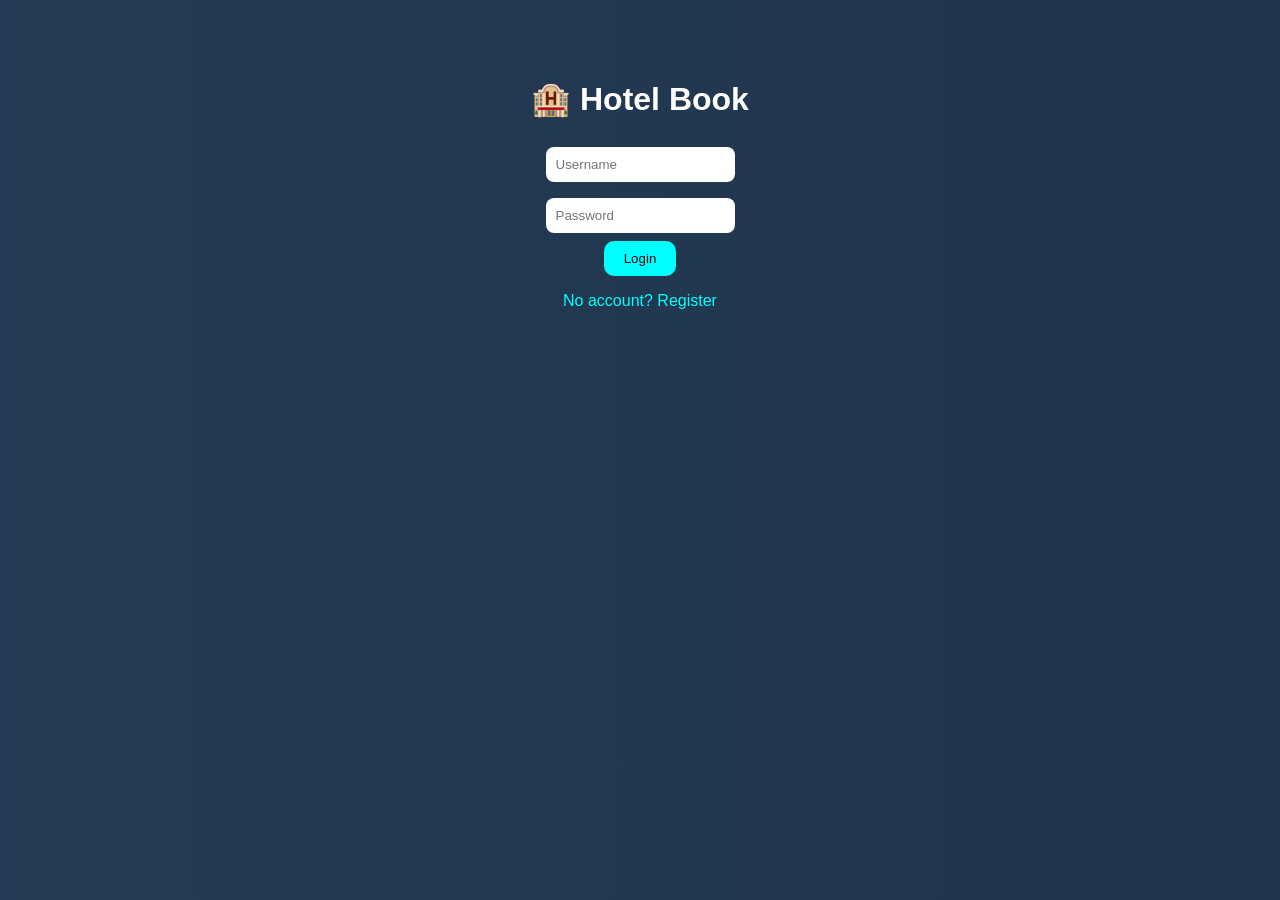
==== templates/index.html @ 9e19fe43 "first commit" ====
<!DOCTYPE html>
<html lang="en">
<head>
<meta charset="UTF-8">
<title>Hotel Book</title>

<style>
body {
  margin: 0;
  font-family: Arial;
  background: linear-gradient(270deg, #141e30, #243b55);
  background-size: 400% 400%;
  animation: bg 8s infinite;
  color: white;
}

@keyframes bg {
  0% {background-position: 0%}
  50% {background-position: 100%}
  100% {background-position: 0%}
}

.container {
  text-align: center;
  margin-top: 80px;
}

input {
  padding: 10px;
  margin: 8px;
  border-radius: 8px;
  border: none;
}

button {
  padding: 10px 20px;
  border-radius: 10px;
  border: none;
  background: cyan;
  cursor: pointer;
  transition: 0.3s;
}

button:hover {
  transform: scale(1.1);
  box-shadow: 0 0 15px cyan;
}

.switch {
  cursor: pointer;
  color: cyan;
}

.cards {
  display: flex;
  flex-wrap: wrap;
  justify-content: center;
}

.card {
  margin: 15px;
  padding: 20px;
  width: 220px;
  border-radius: 15px;
  background: rgba(255,255,255,0.1);
  backdrop-filter: blur(10px);
  transition: 0.3s;
}

.card:hover {
  transform: scale(1.1);
  box-shadow: 0 0 20px cyan;
}
</style>
</head>

<body>

<!-- LOGIN -->
<div id="login" class="container">
  <h1>🏨 Hotel Book</h1>
  <input id="l_username" placeholder="Username"><br>
  <input id="l_password" type="password" placeholder="Password"><br>
  <button onclick="login()">Login</button>
  <p class="switch" onclick="showRegister()">No account? Register</p>
</div>

<!-- REGISTER -->
<div id="register" class="container" style="display:none;">
  <h1>Register</h1>
  <input id="r_name" placeholder="Full name"><br>
  <input id="r_username" placeholder="Username"><br>
  <input id="r_age" placeholder="Age"><br>
  <input id="r_phone" placeholder="Phone number"><br>
  <input id="r_password" type="password" placeholder="Password"><br>
  <button onclick="register()">Register</button>
  <p class="switch" onclick="showLogin()">Already have account? Login</p>
</div>

<!-- HOME -->
<div id="home" style="display:none;">
  <h2 style="text-align:center;">Available Rooms</h2>
  <div class="cards" id="rooms"></div>
</div>

<script>
const API = "http://127.0.0.1:8000/api/api";

function showRegister(){
  login.style.display = "none";
  register.style.display = "block";
}

function showLogin(){
  register.style.display = "none";
  login.style.display = "block";
}

// LOGIN
async function login() {
  const username = l_username.value;
  const password = l_password.value;

  const res = await fetch(API + "token/", {
    method: "POST",
    headers: {"Content-Type": "application/json"},
    body: JSON.stringify({username, password})
  });

  const data = await res.json();

  if (data.access) {
    localStorage.setItem("token", data.access);
    login.style.display = "none";
    home.style.display = "block";
    loadRooms();
  } else {
    alert("❌ Login error");
  }
}

// REGISTER
async function register() {
  const res = await fetch(API + "register/", {
    method: "POST",
    headers: {"Content-Type": "application/json"},
    body: JSON.stringify({
      full_name: r_name.value,
      username: r_username.value,
      age: r_age.value,
      phone_number: r_phone.value,
      password: r_password.value
    })
  });

  if (res.status === 201) {
    alert("✅ Registered! Now login");
    showLogin();
  } else {
    alert("❌ Register error");
  }
}

// LOAD ROOMS
async function loadRooms() {
  const res = await fetch(API + "rooms/");
  const rooms = await res.json();

  rooms.forEach(room => {
    const div = document.createElement("div");
    div.className = "card";

    div.innerHTML = `
      <h3>Room ${room.room_number}</h3>
      <p>${room.room_type}</p>
      <p>$${room.price}</p>
      <button onclick="book(${room.id})">Book</button>
    `;

    roomsContainer.appendChild(div);
  });
}

// BOOK
async function book(id) {
  const token = localStorage.getItem("token");

  await fetch(API + "booking/", {
    method: "POST",
    headers: {
      "Content-Type": "application/json",
      "Authorization": "Bearer " + token
    },
    body: JSON.stringify({room: id})
  });

  alert("✅ Booked!");
}
</script>

</body>
</html>
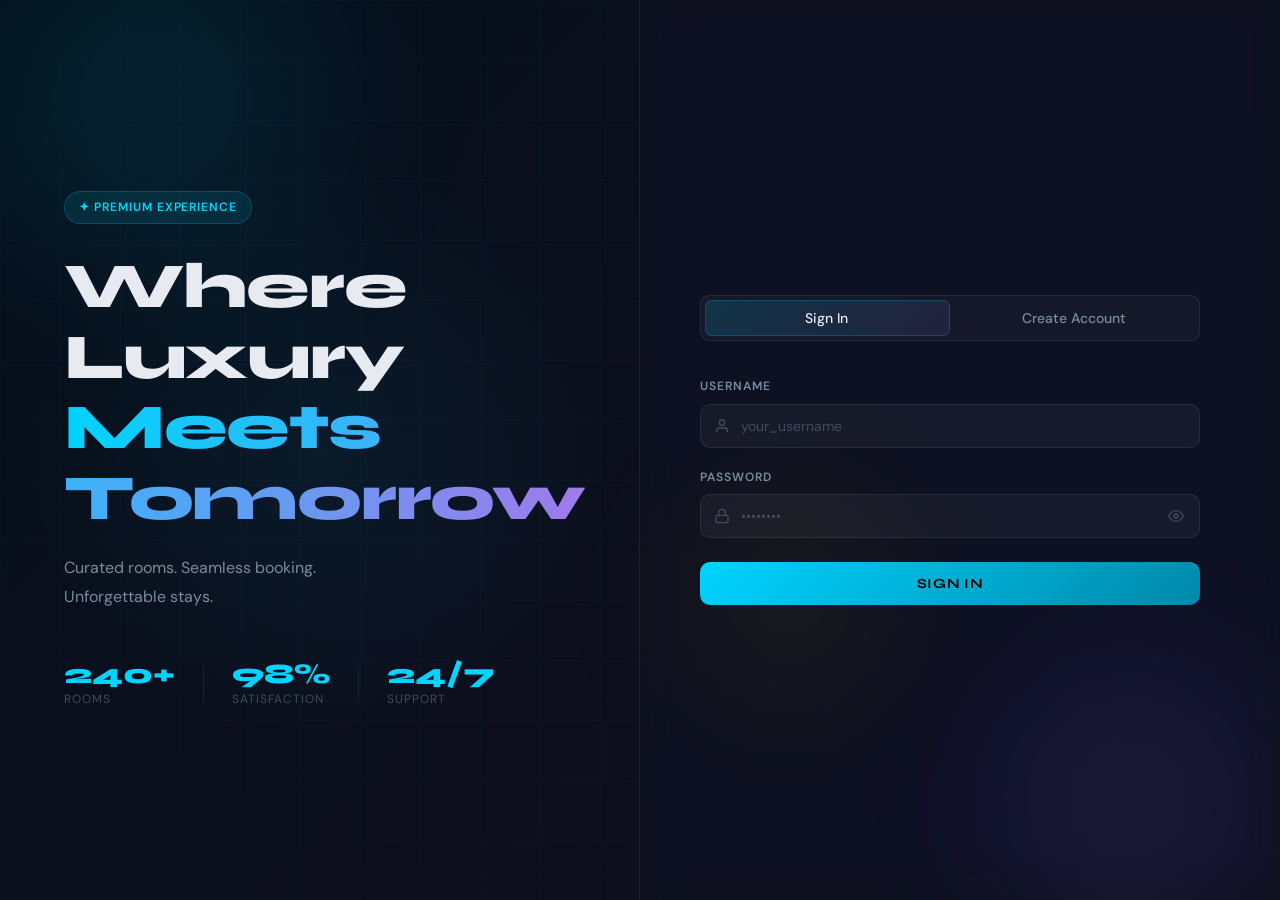
==== commit d805d736: "step by step" ====
--- a/templates/index.html
+++ b/templates/index.html
@@ -1,202 +1,226 @@
 <!DOCTYPE html>
 <html lang="en">
 <head>
-<meta charset="UTF-8">
-<title>Hotel Book</title>
-
-<style>
-body {
-  margin: 0;
-  font-family: Arial;
-  background: linear-gradient(270deg, #141e30, #243b55);
-  background-size: 400% 400%;
-  animation: bg 8s infinite;
-  color: white;
-}
-
-@keyframes bg {
-  0% {background-position: 0%}
-  50% {background-position: 100%}
-  100% {background-position: 0%}
-}
-
-.container {
-  text-align: center;
-  margin-top: 80px;
-}
-
-input {
-  padding: 10px;
-  margin: 8px;
-  border-radius: 8px;
-  border: none;
-}
-
-button {
-  padding: 10px 20px;
-  border-radius: 10px;
-  border: none;
-  background: cyan;
-  cursor: pointer;
-  transition: 0.3s;
-}
-
-button:hover {
-  transform: scale(1.1);
-  box-shadow: 0 0 15px cyan;
-}
-
-.switch {
-  cursor: pointer;
-  color: cyan;
-}
-
-.cards {
-  display: flex;
-  flex-wrap: wrap;
-  justify-content: center;
-}
-
-.card {
-  margin: 15px;
-  padding: 20px;
-  width: 220px;
-  border-radius: 15px;
-  background: rgba(255,255,255,0.1);
-  backdrop-filter: blur(10px);
-  transition: 0.3s;
-}
-
-.card:hover {
-  transform: scale(1.1);
-  box-shadow: 0 0 20px cyan;
-}
-</style>
+  <meta charset="UTF-8" />
+  <meta name="viewport" content="width=device-width, initial-scale=1.0" />
+  <title>LUMINARY — Premium Hotel Booking</title>
+  <link rel="stylesheet" href="/static/css/style.css" />
+  <link rel="preconnect" href="https://fonts.googleapis.com" />
+  <link rel="preconnect" href="https://fonts.gstatic.com" crossorigin />
+  <link href="https://fonts.googleapis.com/css2?family=Syne:wght@400;600;700;800&family=DM+Sans:ital,wght@0,300;0,400;0,500;1,300&display=swap" rel="stylesheet" />
 </head>
-
 <body>
 
-<!-- LOGIN -->
-<div id="login" class="container">
-  <h1>🏨 Hotel Book</h1>
-  <input id="l_username" placeholder="Username"><br>
-  <input id="l_password" type="password" placeholder="Password"><br>
-  <button onclick="login()">Login</button>
-  <p class="switch" onclick="showRegister()">No account? Register</p>
-</div>
-
-<!-- REGISTER -->
-<div id="register" class="container" style="display:none;">
-  <h1>Register</h1>
-  <input id="r_name" placeholder="Full name"><br>
-  <input id="r_username" placeholder="Username"><br>
-  <input id="r_age" placeholder="Age"><br>
-  <input id="r_phone" placeholder="Phone number"><br>
-  <input id="r_password" type="password" placeholder="Password"><br>
-  <button onclick="register()">Register</button>
-  <p class="switch" onclick="showLogin()">Already have account? Login</p>
-</div>
-
-<!-- HOME -->
-<div id="home" style="display:none;">
-  <h2 style="text-align:center;">Available Rooms</h2>
-  <div class="cards" id="rooms"></div>
-</div>
-
-<script>
-const API = "http://127.0.0.1:8000/api/api";
-
-function showRegister(){
-  login.style.display = "none";
-  register.style.display = "block";
-}
-
-function showLogin(){
-  register.style.display = "none";
-  login.style.display = "block";
-}
-
-// LOGIN
-async function login() {
-  const username = l_username.value;
-  const password = l_password.value;
-
-  const res = await fetch(API + "token/", {
-    method: "POST",
-    headers: {"Content-Type": "application/json"},
-    body: JSON.stringify({username, password})
-  });
-
-  const data = await res.json();
-
-  if (data.access) {
-    localStorage.setItem("token", data.access);
-    login.style.display = "none";
-    home.style.display = "block";
-    loadRooms();
-  } else {
-    alert("❌ Login error");
-  }
-}
-
-// REGISTER
-async function register() {
-  const res = await fetch(API + "register/", {
-    method: "POST",
-    headers: {"Content-Type": "application/json"},
-    body: JSON.stringify({
-      full_name: r_name.value,
-      username: r_username.value,
-      age: r_age.value,
-      phone_number: r_phone.value,
-      password: r_password.value
-    })
-  });
-
-  if (res.status === 201) {
-    alert("✅ Registered! Now login");
-    showLogin();
-  } else {
-    alert("❌ Register error");
-  }
-}
-
-// LOAD ROOMS
-async function loadRooms() {
-  const res = await fetch(API + "rooms/");
-  const rooms = await res.json();
-
-  rooms.forEach(room => {
-    const div = document.createElement("div");
-    div.className = "card";
-
-    div.innerHTML = `
-      <h3>Room ${room.room_number}</h3>
-      <p>${room.room_type}</p>
-      <p>$${room.price}</p>
-      <button onclick="book(${room.id})">Book</button>
-    `;
-
-    roomsContainer.appendChild(div);
-  });
-}
-
-// BOOK
-async function book(id) {
-  const token = localStorage.getItem("token");
-
-  await fetch(API + "booking/", {
-    method: "POST",
-    headers: {
-      "Content-Type": "application/json",
-      "Authorization": "Bearer " + token
-    },
-    body: JSON.stringify({room: id})
-  });
-
-  alert("✅ Booked!");
-}
-</script>
-
+  <!-- ═══════════════════ BACKGROUND ═══════════════════ -->
+  <div class="bg-grid"></div>
+  <div class="bg-orb orb-1"></div>
+  <div class="bg-orb orb-2"></div>
+  <div class="bg-orb orb-3"></div>
+
+  <!-- ═══════════════════ TOAST CONTAINER ═══════════════════ -->
+  <div id="toast-container"></div>
+
+  <!-- ═══════════════════ NAVBAR ═══════════════════ -->
+  <nav id="navbar" class="hidden">
+    <div class="nav-inner">
+      <div class="nav-logo">
+        <span class="logo-icon">✦</span>
+        <span>LUMINARY</span>
+      </div>
+      <div class="nav-right">
+        <div class="nav-user">
+          <div class="user-avatar" id="nav-avatar">L</div>
+          <span id="nav-username">Guest</span>
+        </div>
+        <button class="btn-logout" id="logout-btn">
+          <svg width="16" height="16" viewBox="0 0 24 24" fill="none" stroke="currentColor" stroke-width="2"><path d="M9 21H5a2 2 0 0 1-2-2V5a2 2 0 0 1 2-2h4"/><polyline points="16 17 21 12 16 7"/><line x1="21" y1="12" x2="9" y2="12"/></svg>
+          Logout
+        </button>
+      </div>
+    </div>
+  </nav>
+
+  <!-- ═══════════════════ AUTH PAGE ═══════════════════ -->
+  <div id="auth-page" class="page active">
+    <div class="auth-container">
+
+      <!-- Hero text -->
+      <div class="auth-hero">
+        <div class="hero-badge">✦ Premium Experience</div>
+        <h1 class="hero-title">Where Luxury<br /><em>Meets Tomorrow</em></h1>
+        <p class="hero-sub">Curated rooms. Seamless booking.<br />Unforgettable stays.</p>
+        <div class="hero-stats">
+          <div class="stat"><span class="stat-num">240+</span><span class="stat-label">Rooms</span></div>
+          <div class="stat-divider"></div>
+          <div class="stat"><span class="stat-num">98%</span><span class="stat-label">Satisfaction</span></div>
+          <div class="stat-divider"></div>
+          <div class="stat"><span class="stat-num">24/7</span><span class="stat-label">Support</span></div>
+        </div>
+      </div>
+
+      <!-- Auth Card -->
+      <div class="auth-card glass">
+        <div class="auth-tabs">
+          <button class="tab-btn active" data-tab="login">Sign In</button>
+          <button class="tab-btn" data-tab="register">Create Account</button>
+          <div class="tab-slider"></div>
+        </div>
+
+        <!-- LOGIN FORM -->
+        <form id="login-form" class="auth-form active" autocomplete="off">
+          <div class="form-group">
+            <label>Username</label>
+            <div class="input-wrap">
+              <svg class="input-icon" width="16" height="16" viewBox="0 0 24 24" fill="none" stroke="currentColor" stroke-width="2"><path d="M20 21v-2a4 4 0 0 0-4-4H8a4 4 0 0 0-4 4v2"/><circle cx="12" cy="7" r="4"/></svg>
+              <input type="text" id="login-username" placeholder="your_username" required />
+            </div>
+          </div>
+          <div class="form-group">
+            <label>Password</label>
+            <div class="input-wrap">
+              <svg class="input-icon" width="16" height="16" viewBox="0 0 24 24" fill="none" stroke="currentColor" stroke-width="2"><rect x="3" y="11" width="18" height="11" rx="2" ry="2"/><path d="M7 11V7a5 5 0 0 1 10 0v4"/></svg>
+              <input type="password" id="login-password" placeholder="••••••••" required />
+              <button type="button" class="toggle-pw" data-target="login-password">
+                <svg class="eye-icon show-icon" width="16" height="16" viewBox="0 0 24 24" fill="none" stroke="currentColor" stroke-width="2"><path d="M1 12s4-8 11-8 11 8 11 8-4 8-11 8-11-8-11-8z"/><circle cx="12" cy="12" r="3"/></svg>
+                <svg class="eye-icon hide-icon hidden" width="16" height="16" viewBox="0 0 24 24" fill="none" stroke="currentColor" stroke-width="2"><path d="M17.94 17.94A10.07 10.07 0 0 1 12 20c-7 0-11-8-11-8a18.45 18.45 0 0 1 5.06-5.94M9.9 4.24A9.12 9.12 0 0 1 12 4c7 0 11 8 11 8a18.5 18.5 0 0 1-2.16 3.19m-6.72-1.07a3 3 0 1 1-4.24-4.24"/><line x1="1" y1="1" x2="23" y2="23"/></svg>
+              </button>
+            </div>
+          </div>
+          <button type="submit" class="btn-primary" id="login-btn">
+            <span class="btn-text">Sign In</span>
+            <span class="btn-loader hidden"></span>
+          </button>
+        </form>
+
+        <!-- REGISTER FORM -->
+        <form id="register-form" class="auth-form" autocomplete="off">
+          <div class="form-group">
+            <label>Username</label>
+            <div class="input-wrap">
+              <svg class="input-icon" width="16" height="16" viewBox="0 0 24 24" fill="none" stroke="currentColor" stroke-width="2"><path d="M20 21v-2a4 4 0 0 0-4-4H8a4 4 0 0 0-4 4v2"/><circle cx="12" cy="7" r="4"/></svg>
+              <input type="text" id="reg-username" placeholder="choose_username" required />
+            </div>
+          </div>
+          <div class="form-group">
+            <label>Email</label>
+            <div class="input-wrap">
+              <svg class="input-icon" width="16" height="16" viewBox="0 0 24 24" fill="none" stroke="currentColor" stroke-width="2"><path d="M4 4h16c1.1 0 2 .9 2 2v12c0 1.1-.9 2-2 2H4c-1.1 0-2-.9-2-2V6c0-1.1.9-2 2-2z"/><polyline points="22,6 12,13 2,6"/></svg>
+              <input type="email" id="reg-email" placeholder="you@example.com" required />
+            </div>
+          </div>
+          <div class="form-group">
+            <label>Password</label>
+            <div class="input-wrap">
+              <svg class="input-icon" width="16" height="16" viewBox="0 0 24 24" fill="none" stroke="currentColor" stroke-width="2"><rect x="3" y="11" width="18" height="11" rx="2" ry="2"/><path d="M7 11V7a5 5 0 0 1 10 0v4"/></svg>
+              <input type="password" id="reg-password" placeholder="••••••••" required />
+              <button type="button" class="toggle-pw" data-target="reg-password">
+                <svg class="eye-icon show-icon" width="16" height="16" viewBox="0 0 24 24" fill="none" stroke="currentColor" stroke-width="2"><path d="M1 12s4-8 11-8 11 8 11 8-4 8-11 8-11-8-11-8z"/><circle cx="12" cy="12" r="3"/></svg>
+                <svg class="eye-icon hide-icon hidden" width="16" height="16" viewBox="0 0 24 24" fill="none" stroke="currentColor" stroke-width="2"><path d="M17.94 17.94A10.07 10.07 0 0 1 12 20c-7 0-11-8-11-8a18.45 18.45 0 0 1 5.06-5.94M9.9 4.24A9.12 9.12 0 0 1 12 4c7 0 11 8 11 8a18.5 18.5 0 0 1-2.16 3.19m-6.72-1.07a3 3 0 1 1-4.24-4.24"/><line x1="1" y1="1" x2="23" y2="23"/></svg>
+              </button>
+            </div>
+          </div>
+          <button type="submit" class="btn-primary" id="register-btn">
+            <span class="btn-text">Create Account</span>
+            <span class="btn-loader hidden"></span>
+          </button>
+        </form>
+
+      </div>
+    </div>
+  </div>
+
+  <!-- ═══════════════════ DASHBOARD PAGE ═══════════════════ -->
+  <div id="dashboard-page" class="page">
+
+    <!-- Hero section -->
+    <div class="dashboard-hero">
+      <div class="dashboard-hero-inner">
+        <div class="welcome-tag">✦ Welcome back</div>
+        <h2 class="dashboard-title">Find Your Perfect <em>Room</em></h2>
+        <p class="dashboard-sub">Browse our curated collection of premium rooms</p>
+
+        <!-- Search & Filter -->
+        <div class="controls-bar glass">
+          <div class="search-wrap">
+            <svg width="16" height="16" viewBox="0 0 24 24" fill="none" stroke="currentColor" stroke-width="2"><circle cx="11" cy="11" r="8"/><line x1="21" y1="21" x2="16.65" y2="16.65"/></svg>
+            <input type="text" id="search-input" placeholder="Search rooms..." />
+          </div>
+          <div class="filter-btns">
+            <button class="filter-btn active" data-filter="all">All</button>
+            <button class="filter-btn" data-filter="price-asc">
+              <svg width="12" height="12" viewBox="0 0 24 24" fill="none" stroke="currentColor" stroke-width="2.5"><line x1="12" y1="19" x2="12" y2="5"/><polyline points="5 12 12 5 19 12"/></svg>
+              Price Low
+            </button>
+            <button class="filter-btn" data-filter="price-desc">
+              <svg width="12" height="12" viewBox="0 0 24 24" fill="none" stroke="currentColor" stroke-width="2.5"><line x1="12" y1="5" x2="12" y2="19"/><polyline points="19 12 12 19 5 12"/></svg>
+              Price High
+            </button>
+          </div>
+        </div>
+      </div>
+    </div>
+
+    <!-- Room count info -->
+    <div class="rooms-meta">
+      <span id="rooms-count-label">Loading rooms…</span>
+    </div>
+
+    <!-- Rooms grid -->
+    <div id="rooms-grid" class="rooms-grid">
+      <!-- Skeleton loaders -->
+      <div class="room-skeleton glass"></div>
+      <div class="room-skeleton glass"></div>
+      <div class="room-skeleton glass"></div>
+      <div class="room-skeleton glass"></div>
+      <div class="room-skeleton glass"></div>
+      <div class="room-skeleton glass"></div>
+    </div>
+
+  </div>
+
+  <!-- ═══════════════════ BOOKING MODAL ═══════════════════ -->
+  <div id="booking-modal" class="modal-overlay hidden">
+    <div class="modal glass">
+      <button class="modal-close" id="modal-close">
+        <svg width="20" height="20" viewBox="0 0 24 24" fill="none" stroke="currentColor" stroke-width="2"><line x1="18" y1="6" x2="6" y2="18"/><line x1="6" y1="6" x2="18" y2="18"/></svg>
+      </button>
+      <div class="modal-badge">Book Now</div>
+      <h3 class="modal-title" id="modal-room-title">Room 101</h3>
+      <p class="modal-type" id="modal-room-type">Standard</p>
+      <div class="modal-price-row">
+        <span class="modal-price" id="modal-room-price">$120</span>
+        <span class="modal-price-label">/ night</span>
+      </div>
+
+      <div class="modal-form">
+        <div class="form-row">
+          <div class="form-group">
+            <label>Check-In</label>
+            <div class="input-wrap">
+              <svg class="input-icon" width="14" height="14" viewBox="0 0 24 24" fill="none" stroke="currentColor" stroke-width="2"><rect x="3" y="4" width="18" height="18" rx="2" ry="2"/><line x1="16" y1="2" x2="16" y2="6"/><line x1="8" y1="2" x2="8" y2="6"/><line x1="3" y1="10" x2="21" y2="10"/></svg>
+              <input type="date" id="booking-checkin" />
+            </div>
+          </div>
+          <div class="form-group">
+            <label>Check-Out</label>
+            <div class="input-wrap">
+              <svg class="input-icon" width="14" height="14" viewBox="0 0 24 24" fill="none" stroke="currentColor" stroke-width="2"><rect x="3" y="4" width="18" height="18" rx="2" ry="2"/><line x1="16" y1="2" x2="16" y2="6"/><line x1="8" y1="2" x2="8" y2="6"/><line x1="3" y1="10" x2="21" y2="10"/></svg>
+              <input type="date" id="booking-checkout" />
+            </div>
+          </div>
+        </div>
+        <button class="btn-book" id="confirm-booking-btn" data-room-id="">
+          <span class="btn-book-text">Confirm Booking</span>
+          <span class="btn-book-loader hidden"></span>
+          <span class="btn-book-check hidden">
+            <svg width="18" height="18" viewBox="0 0 24 24" fill="none" stroke="currentColor" stroke-width="3"><polyline points="20 6 9 17 4 12"/></svg>
+            Booked!
+          </span>
+        </button>
+      </div>
+    </div>
+  </div>
+
+  <script src="/static/js/app.js"></script>
 </body>
 </html>
--- a/static/css/style.css
+++ b/static/css/style.css
@@ -0,0 +1,800 @@
+/* ═══════════════════════════════════════════════════
+   LUMINARY — HOTEL BOOKING UI
+   Futuristic dark theme with glassmorphism & neon
+═══════════════════════════════════════════════════ */
+
+/* ── RESET & BASE ── */
+*, *::before, *::after { margin: 0; padding: 0; box-sizing: border-box; }
+
+:root {
+  --bg:        #060812;
+  --bg2:       #0b0f1e;
+  --glass:     rgba(255,255,255,0.04);
+  --glass-b:   rgba(255,255,255,0.08);
+  --border:    rgba(255,255,255,0.08);
+  --border-h:  rgba(100,200,255,0.25);
+
+  --cyan:      #00d4ff;
+  --cyan-dim:  #00a8cc;
+  --gold:      #f0b429;
+  --gold-dim:  #c9941e;
+  --violet:    #9f7aea;
+  --green:     #00e896;
+
+  --text:      #e8eaf2;
+  --text-muted:#7a8ba0;
+  --text-dim:  #3d4d60;
+
+  --radius-sm: 10px;
+  --radius:    16px;
+  --radius-lg: 24px;
+
+  --shadow-neon:  0 0 30px rgba(0,212,255,0.15), 0 0 60px rgba(0,212,255,0.05);
+  --shadow-gold:  0 0 30px rgba(240,180,41,0.2), 0 0 60px rgba(240,180,41,0.05);
+  --shadow-card:  0 8px 40px rgba(0,0,0,0.4), 0 2px 8px rgba(0,0,0,0.3);
+
+  --font-display: 'Syne', sans-serif;
+  --font-body:    'DM Sans', sans-serif;
+
+  --transition: 0.3s cubic-bezier(0.4,0,0.2,1);
+  --spring:     0.5s cubic-bezier(0.34,1.56,0.64,1);
+}
+
+html { scroll-behavior: smooth; }
+
+body {
+  background: var(--bg);
+  color: var(--text);
+  font-family: var(--font-body);
+  font-size: 15px;
+  line-height: 1.6;
+  min-height: 100vh;
+  overflow-x: hidden;
+}
+
+/* ── SCROLLBAR ── */
+::-webkit-scrollbar { width: 6px; }
+::-webkit-scrollbar-track { background: var(--bg2); }
+::-webkit-scrollbar-thumb { background: rgba(0,212,255,0.3); border-radius: 3px; }
+
+/* ── ANIMATED BACKGROUND ── */
+.bg-grid {
+  position: fixed; inset: 0; z-index: 0;
+  background-image:
+    linear-gradient(rgba(0,212,255,0.03) 1px, transparent 1px),
+    linear-gradient(90deg, rgba(0,212,255,0.03) 1px, transparent 1px);
+  background-size: 60px 60px;
+  mask-image: radial-gradient(ellipse 80% 80% at 50% 50%, black 40%, transparent 100%);
+  animation: gridDrift 20s linear infinite;
+}
+@keyframes gridDrift {
+  0%   { background-position: 0 0; }
+  100% { background-position: 60px 60px; }
+}
+
+.bg-orb {
+  position: fixed; z-index: 0; border-radius: 50%;
+  filter: blur(80px); opacity: 0.35; pointer-events: none;
+  animation: orbFloat 12s ease-in-out infinite;
+}
+.orb-1 {
+  width: 500px; height: 500px;
+  background: radial-gradient(circle, rgba(0,212,255,0.4), transparent 70%);
+  top: -150px; left: -100px;
+  animation-delay: 0s;
+}
+.orb-2 {
+  width: 400px; height: 400px;
+  background: radial-gradient(circle, rgba(159,122,234,0.4), transparent 70%);
+  bottom: -100px; right: -50px;
+  animation-delay: -4s;
+}
+.orb-3 {
+  width: 300px; height: 300px;
+  background: radial-gradient(circle, rgba(240,180,41,0.3), transparent 70%);
+  top: 50%; left: 50%;
+  animation-delay: -8s;
+}
+@keyframes orbFloat {
+  0%, 100% { transform: translate(0,0) scale(1); }
+  33%       { transform: translate(30px, -40px) scale(1.05); }
+  66%       { transform: translate(-20px, 20px) scale(0.95); }
+}
+
+/* ── GLASSMORPHISM ── */
+.glass {
+  background: var(--glass);
+  backdrop-filter: blur(20px) saturate(180%);
+  -webkit-backdrop-filter: blur(20px) saturate(180%);
+  border: 1px solid var(--border);
+}
+
+/* ── PAGES ── */
+.page {
+  position: relative; z-index: 1;
+  display: none;
+  opacity: 0;
+  transform: translateY(20px);
+  transition: opacity 0.5s ease, transform 0.5s ease;
+}
+.page.active {
+  display: block;
+  opacity: 1;
+  transform: translateY(0);
+}
+.page.slide-in {
+  animation: slideIn 0.5s ease forwards;
+}
+@keyframes slideIn {
+  from { opacity: 0; transform: translateY(30px); }
+  to   { opacity: 1; transform: translateY(0); }
+}
+
+/* ── NAVBAR ── */
+#navbar {
+  position: fixed; top: 0; left: 0; right: 0; z-index: 100;
+  backdrop-filter: blur(24px) saturate(200%);
+  -webkit-backdrop-filter: blur(24px);
+  background: rgba(6,8,18,0.75);
+  border-bottom: 1px solid var(--border);
+  transition: var(--transition);
+}
+#navbar.hidden { display: none; }
+.nav-inner {
+  max-width: 1280px; margin: 0 auto;
+  padding: 0 32px;
+  height: 64px;
+  display: flex; align-items: center; justify-content: space-between;
+}
+.nav-logo {
+  display: flex; align-items: center; gap: 8px;
+  font-family: var(--font-display);
+  font-size: 18px; font-weight: 800;
+  letter-spacing: 0.12em;
+  color: var(--text);
+}
+.logo-icon {
+  color: var(--cyan);
+  animation: logoPulse 3s ease-in-out infinite;
+  font-size: 20px;
+}
+@keyframes logoPulse {
+  0%,100% { text-shadow: 0 0 10px var(--cyan); }
+  50%      { text-shadow: 0 0 25px var(--cyan), 0 0 50px rgba(0,212,255,0.4); }
+}
+.nav-right { display: flex; align-items: center; gap: 20px; }
+.nav-user { display: flex; align-items: center; gap: 10px; }
+.user-avatar {
+  width: 34px; height: 34px; border-radius: 50%;
+  background: linear-gradient(135deg, var(--cyan), var(--violet));
+  display: flex; align-items: center; justify-content: center;
+  font-family: var(--font-display); font-size: 14px; font-weight: 700;
+  color: #000; text-transform: uppercase;
+}
+#nav-username {
+  font-size: 14px; font-weight: 500; color: var(--text-muted);
+}
+.btn-logout {
+  display: flex; align-items: center; gap: 6px;
+  background: transparent;
+  border: 1px solid var(--border);
+  color: var(--text-muted);
+  padding: 7px 14px; border-radius: var(--radius-sm);
+  font-family: var(--font-body); font-size: 13px; font-weight: 500;
+  cursor: pointer;
+  transition: var(--transition);
+}
+.btn-logout:hover {
+  border-color: rgba(255,80,80,0.4);
+  color: #ff6b6b;
+  background: rgba(255,80,80,0.08);
+  box-shadow: 0 0 20px rgba(255,80,80,0.1);
+}
+
+/* ── AUTH PAGE ── */
+#auth-page {
+  min-height: 100vh;
+  display: flex; align-items: stretch;
+}
+.auth-container {
+  width: 100%;
+  display: grid;
+  grid-template-columns: 1fr 1fr;
+  gap: 0;
+  max-width: 100%;
+}
+.auth-hero {
+  display: flex; flex-direction: column; justify-content: center;
+  padding: 80px 80px 80px 10%;
+  background: linear-gradient(135deg, rgba(0,212,255,0.04) 0%, rgba(159,122,234,0.06) 100%);
+  border-right: 1px solid var(--border);
+  position: relative; overflow: hidden;
+}
+.auth-hero::before {
+  content: '';
+  position: absolute; top: 50%; left: 50%;
+  transform: translate(-50%, -50%);
+  width: 600px; height: 600px;
+  background: radial-gradient(circle, rgba(0,212,255,0.06) 0%, transparent 70%);
+  pointer-events: none;
+}
+.hero-badge {
+  display: inline-flex; align-items: center; gap: 6px;
+  background: rgba(0,212,255,0.1);
+  border: 1px solid rgba(0,212,255,0.2);
+  color: var(--cyan);
+  padding: 6px 14px; border-radius: 100px;
+  font-size: 12px; font-weight: 600; letter-spacing: 0.08em;
+  text-transform: uppercase;
+  margin-bottom: 28px;
+  width: fit-content;
+  animation: fadeUp 0.6s ease 0.1s both;
+}
+.hero-title {
+  font-family: var(--font-display);
+  font-size: clamp(40px, 5vw, 64px);
+  font-weight: 800;
+  line-height: 1.1;
+  letter-spacing: -0.02em;
+  color: var(--text);
+  margin-bottom: 20px;
+  animation: fadeUp 0.6s ease 0.2s both;
+}
+.hero-title em {
+  font-style: normal;
+  background: linear-gradient(90deg, var(--cyan), var(--violet));
+  -webkit-background-clip: text;
+  -webkit-text-fill-color: transparent;
+  background-clip: text;
+}
+.hero-sub {
+  font-size: 16px; color: var(--text-muted);
+  line-height: 1.8; margin-bottom: 48px;
+  animation: fadeUp 0.6s ease 0.3s both;
+}
+.hero-stats {
+  display: flex; align-items: center; gap: 28px;
+  animation: fadeUp 0.6s ease 0.4s both;
+}
+.stat { display: flex; flex-direction: column; gap: 2px; }
+.stat-num {
+  font-family: var(--font-display);
+  font-size: 28px; font-weight: 800;
+  color: var(--cyan);
+  line-height: 1;
+}
+.stat-label {
+  font-size: 12px; color: var(--text-dim);
+  text-transform: uppercase; letter-spacing: 0.08em;
+}
+.stat-divider {
+  width: 1px; height: 36px;
+  background: var(--border);
+}
+@keyframes fadeUp {
+  from { opacity: 0; transform: translateY(24px); }
+  to   { opacity: 1; transform: translateY(0); }
+}
+
+/* Auth Card */
+.auth-card {
+  display: flex; flex-direction: column;
+  justify-content: center;
+  padding: 60px 80px 60px 60px;
+  border-radius: 0;
+  border: none;
+}
+.auth-tabs {
+  display: flex; position: relative;
+  background: rgba(255,255,255,0.03);
+  border: 1px solid var(--border);
+  border-radius: var(--radius-sm);
+  padding: 4px; gap: 4px;
+  margin-bottom: 36px;
+}
+.tab-slider {
+  position: absolute;
+  top: 4px; left: 4px;
+  height: calc(100% - 8px);
+  width: calc(50% - 4px);
+  background: linear-gradient(135deg, rgba(0,212,255,0.15), rgba(159,122,234,0.1));
+  border: 1px solid rgba(0,212,255,0.2);
+  border-radius: 7px;
+  transition: var(--spring);
+}
+.tab-btn {
+  flex: 1; position: relative; z-index: 1;
+  background: transparent; border: none;
+  color: var(--text-muted);
+  font-family: var(--font-body); font-size: 14px; font-weight: 500;
+  padding: 9px 16px; border-radius: 7px;
+  cursor: pointer; transition: color var(--transition);
+}
+.tab-btn.active { color: var(--text); }
+.tab-btn[data-tab="register"].active ~ .tab-slider,
+.auth-tabs:has(.tab-btn[data-tab="register"].active) .tab-slider {
+  transform: translateX(calc(100% + 4px));
+}
+
+/* Forms */
+.auth-form { display: none; flex-direction: column; gap: 20px; }
+.auth-form.active { display: flex; animation: fadeUp 0.4s ease both; }
+.form-group { display: flex; flex-direction: column; gap: 7px; }
+.form-group label {
+  font-size: 12px; font-weight: 600;
+  color: var(--text-muted);
+  text-transform: uppercase; letter-spacing: 0.08em;
+}
+.input-wrap {
+  position: relative; display: flex; align-items: center;
+}
+.input-icon {
+  position: absolute; left: 14px;
+  color: var(--text-dim); pointer-events: none;
+  transition: color var(--transition);
+  z-index: 1;
+}
+.input-wrap:focus-within .input-icon { color: var(--cyan); }
+.input-wrap input {
+  width: 100%;
+  background: rgba(255,255,255,0.04);
+  border: 1px solid var(--border);
+  border-radius: var(--radius-sm);
+  padding: 12px 40px 12px 40px;
+  color: var(--text);
+  font-family: var(--font-body); font-size: 14px;
+  outline: none;
+  transition: border-color var(--transition), box-shadow var(--transition), background var(--transition);
+}
+.input-wrap input::placeholder { color: var(--text-dim); }
+.input-wrap input:focus {
+  border-color: rgba(0,212,255,0.4);
+  background: rgba(0,212,255,0.04);
+  box-shadow: 0 0 0 3px rgba(0,212,255,0.08), inset 0 0 20px rgba(0,212,255,0.04);
+}
+.input-wrap input[type="date"]::-webkit-calendar-picker-indicator {
+  filter: invert(0.5) sepia(1) hue-rotate(180deg);
+  cursor: pointer;
+}
+
+.toggle-pw {
+  position: absolute; right: 12px;
+  background: none; border: none; cursor: pointer;
+  color: var(--text-dim); padding: 4px;
+  display: flex; align-items: center;
+  transition: color var(--transition);
+}
+.toggle-pw:hover { color: var(--cyan); }
+.eye-icon.hidden { display: none; }
+
+/* Primary Button */
+.btn-primary {
+  width: 100%; padding: 13px;
+  background: linear-gradient(135deg, var(--cyan), #0088aa);
+  border: none; border-radius: var(--radius-sm);
+  color: #000;
+  font-family: var(--font-display); font-size: 14px; font-weight: 700;
+  letter-spacing: 0.05em; text-transform: uppercase;
+  cursor: pointer; position: relative; overflow: hidden;
+  transition: transform var(--transition), box-shadow var(--transition), filter var(--transition);
+  margin-top: 4px;
+  display: flex; align-items: center; justify-content: center; gap: 10px;
+}
+.btn-primary::before {
+  content: '';
+  position: absolute; inset: 0;
+  background: linear-gradient(135deg, rgba(255,255,255,0.3), transparent 50%);
+  opacity: 0; transition: opacity var(--transition);
+}
+.btn-primary:hover {
+  transform: translateY(-2px);
+  box-shadow: 0 8px 32px rgba(0,212,255,0.35), 0 0 0 1px rgba(0,212,255,0.3);
+  filter: brightness(1.1);
+}
+.btn-primary:hover::before { opacity: 1; }
+.btn-primary:active { transform: translateY(0); }
+.btn-primary:disabled { opacity: 0.7; cursor: not-allowed; transform: none; }
+
+/* Loader spinner */
+.btn-loader, .btn-book-loader {
+  width: 16px; height: 16px; border-radius: 50%;
+  border: 2px solid rgba(0,0,0,0.3);
+  border-top-color: #000;
+  animation: spin 0.7s linear infinite;
+}
+@keyframes spin { to { transform: rotate(360deg); } }
+.hidden { display: none !important; }
+
+/* ── DASHBOARD ── */
+#dashboard-page { padding-top: 64px; }
+
+.dashboard-hero {
+  padding: 72px 32px 40px;
+  text-align: center;
+  position: relative;
+}
+.dashboard-hero-inner {
+  max-width: 800px; margin: 0 auto;
+}
+.welcome-tag {
+  display: inline-block;
+  color: var(--cyan);
+  font-size: 13px; font-weight: 600;
+  text-transform: uppercase; letter-spacing: 0.12em;
+  margin-bottom: 16px;
+  animation: fadeUp 0.5s ease both;
+}
+.dashboard-title {
+  font-family: var(--font-display);
+  font-size: clamp(36px, 5vw, 56px);
+  font-weight: 800; line-height: 1.1;
+  letter-spacing: -0.02em;
+  margin-bottom: 12px;
+  animation: fadeUp 0.5s ease 0.1s both;
+}
+.dashboard-title em {
+  font-style: normal;
+  background: linear-gradient(90deg, var(--gold), var(--cyan));
+  -webkit-background-clip: text; -webkit-text-fill-color: transparent;
+  background-clip: text;
+}
+.dashboard-sub {
+  color: var(--text-muted); font-size: 16px;
+  margin-bottom: 40px;
+  animation: fadeUp 0.5s ease 0.2s both;
+}
+
+/* Controls bar */
+.controls-bar {
+  display: flex; align-items: center; gap: 16px;
+  padding: 12px 16px; border-radius: var(--radius);
+  max-width: 680px; margin: 0 auto;
+  animation: fadeUp 0.5s ease 0.3s both;
+  flex-wrap: wrap;
+}
+.search-wrap {
+  flex: 1; min-width: 200px;
+  display: flex; align-items: center; gap: 10px;
+  color: var(--text-dim);
+}
+.search-wrap input {
+  background: transparent; border: none; outline: none;
+  color: var(--text); font-family: var(--font-body); font-size: 14px;
+  width: 100%;
+}
+.search-wrap input::placeholder { color: var(--text-dim); }
+.filter-btns {
+  display: flex; gap: 6px; flex-shrink: 0;
+}
+.filter-btn {
+  display: flex; align-items: center; gap: 5px;
+  background: transparent;
+  border: 1px solid var(--border);
+  color: var(--text-muted);
+  padding: 6px 12px; border-radius: 8px;
+  font-family: var(--font-body); font-size: 12px; font-weight: 500;
+  cursor: pointer; transition: var(--transition);
+}
+.filter-btn:hover, .filter-btn.active {
+  border-color: rgba(0,212,255,0.35);
+  color: var(--cyan);
+  background: rgba(0,212,255,0.07);
+}
+
+/* Rooms meta */
+.rooms-meta {
+  max-width: 1280px; margin: 0 auto;
+  padding: 0 32px 16px;
+  font-size: 13px; color: var(--text-dim);
+}
+
+/* ── ROOMS GRID ── */
+.rooms-grid {
+  max-width: 1280px; margin: 0 auto;
+  padding: 0 32px 80px;
+  display: grid;
+  grid-template-columns: repeat(auto-fill, minmax(320px, 1fr));
+  gap: 24px;
+}
+
+/* Skeleton loaders */
+.room-skeleton {
+  height: 240px; border-radius: var(--radius-lg);
+  position: relative; overflow: hidden;
+}
+.room-skeleton::after {
+  content: '';
+  position: absolute; inset: 0;
+  background: linear-gradient(90deg, transparent 0%, rgba(255,255,255,0.04) 50%, transparent 100%);
+  animation: shimmer 1.4s ease-in-out infinite;
+}
+@keyframes shimmer {
+  0%   { transform: translateX(-100%); }
+  100% { transform: translateX(100%); }
+}
+
+/* ── ROOM CARD ── */
+.room-card {
+  border-radius: var(--radius-lg);
+  background: var(--glass);
+  backdrop-filter: blur(20px);
+  -webkit-backdrop-filter: blur(20px);
+  border: 1px solid var(--border);
+  padding: 28px;
+  position: relative; overflow: hidden;
+  cursor: default;
+  transition: transform var(--transition), border-color var(--transition), box-shadow var(--transition);
+  animation: cardIn 0.5s ease both;
+}
+.room-card::before {
+  content: '';
+  position: absolute; top: 0; left: 0; right: 0; height: 2px;
+  background: linear-gradient(90deg, transparent, var(--cyan), transparent);
+  opacity: 0; transition: opacity var(--transition);
+}
+.room-card:hover {
+  transform: translateY(-6px);
+  border-color: var(--border-h);
+  box-shadow: var(--shadow-neon), var(--shadow-card);
+}
+.room-card:hover::before { opacity: 1; }
+@keyframes cardIn {
+  from { opacity: 0; transform: translateY(30px) scale(0.97); }
+  to   { opacity: 1; transform: translateY(0) scale(1); }
+}
+
+/* Card glow accent */
+.card-glow {
+  position: absolute; top: -50%; right: -30%;
+  width: 200px; height: 200px; border-radius: 50%;
+  background: radial-gradient(circle, rgba(0,212,255,0.08), transparent 70%);
+  pointer-events: none; transition: opacity var(--transition);
+  opacity: 0;
+}
+.room-card:hover .card-glow { opacity: 1; }
+
+.card-header {
+  display: flex; align-items: flex-start; justify-content: space-between;
+  margin-bottom: 20px;
+}
+.card-room-num {
+  font-family: var(--font-display);
+  font-size: 13px; font-weight: 700;
+  color: var(--text-dim);
+  text-transform: uppercase; letter-spacing: 0.1em;
+}
+.card-badge {
+  padding: 4px 10px; border-radius: 100px;
+  font-size: 11px; font-weight: 600;
+  text-transform: uppercase; letter-spacing: 0.08em;
+  white-space: nowrap;
+}
+.badge-standard  { background: rgba(0,232,150,0.1);  color: var(--green);  border: 1px solid rgba(0,232,150,0.2); }
+.badge-classic   { background: rgba(0,212,255,0.1);  color: var(--cyan);   border: 1px solid rgba(0,212,255,0.2); }
+.badge-superclassic { background: rgba(240,180,41,0.12); color: var(--gold); border: 1px solid rgba(240,180,41,0.25); }
+.badge-default   { background: rgba(159,122,234,0.1);color: var(--violet); border: 1px solid rgba(159,122,234,0.2); }
+
+.card-name {
+  font-family: var(--font-display);
+  font-size: 22px; font-weight: 700;
+  color: var(--text);
+  margin-bottom: 4px;
+  letter-spacing: -0.02em;
+}
+.card-type-label {
+  font-size: 13px; color: var(--text-muted);
+  margin-bottom: 24px;
+}
+.card-footer {
+  display: flex; align-items: center; justify-content: space-between;
+}
+.card-price-wrap { display: flex; align-items: baseline; gap: 4px; }
+.card-price {
+  font-family: var(--font-display);
+  font-size: 28px; font-weight: 800;
+  color: var(--text);
+  line-height: 1;
+}
+.card-currency { font-size: 16px; color: var(--text-muted); }
+.card-per-night { font-size: 12px; color: var(--text-dim); margin-left: 2px; }
+
+/* Book button */
+.btn-book-now {
+  background: linear-gradient(135deg, rgba(0,212,255,0.15), rgba(159,122,234,0.1));
+  border: 1px solid rgba(0,212,255,0.25);
+  color: var(--cyan);
+  padding: 9px 18px; border-radius: var(--radius-sm);
+  font-family: var(--font-display); font-size: 12px; font-weight: 700;
+  text-transform: uppercase; letter-spacing: 0.08em;
+  cursor: pointer;
+  transition: var(--transition);
+  position: relative; overflow: hidden;
+}
+.btn-book-now::before {
+  content: '';
+  position: absolute; inset: 0;
+  background: linear-gradient(135deg, rgba(0,212,255,0.2), rgba(159,122,234,0.15));
+  opacity: 0; transition: opacity var(--transition);
+}
+.btn-book-now:hover {
+  transform: scale(1.05);
+  box-shadow: 0 4px 20px rgba(0,212,255,0.25);
+  border-color: rgba(0,212,255,0.5);
+}
+.btn-book-now:hover::before { opacity: 1; }
+.btn-book-now:active { transform: scale(0.98); }
+
+/* Card divider line */
+.card-divider {
+  height: 1px;
+  background: linear-gradient(90deg, transparent, var(--border), transparent);
+  margin: 20px 0;
+}
+
+/* Room type icon */
+.card-type-icon {
+  font-size: 32px; margin-bottom: 16px; display: block;
+}
+
+/* ── BOOKING MODAL ── */
+.modal-overlay {
+  position: fixed; inset: 0; z-index: 200;
+  background: rgba(0,0,0,0.7);
+  backdrop-filter: blur(8px);
+  display: flex; align-items: center; justify-content: center;
+  opacity: 1; transition: opacity 0.3s ease;
+}
+.modal-overlay.hidden {
+  opacity: 0; pointer-events: none;
+}
+.modal-overlay.hidden .modal {
+  transform: scale(0.9) translateY(30px);
+}
+.modal {
+  width: 100%; max-width: 440px; margin: 20px;
+  border-radius: var(--radius-lg);
+  padding: 36px;
+  position: relative;
+  transform: scale(1) translateY(0);
+  transition: transform 0.4s cubic-bezier(0.34,1.56,0.64,1);
+  border-color: var(--border-h);
+  box-shadow: var(--shadow-neon), 0 40px 80px rgba(0,0,0,0.6);
+}
+.modal-close {
+  position: absolute; top: 16px; right: 16px;
+  background: rgba(255,255,255,0.05); border: 1px solid var(--border);
+  color: var(--text-muted); border-radius: 50%;
+  width: 34px; height: 34px; cursor: pointer;
+  display: flex; align-items: center; justify-content: center;
+  transition: var(--transition);
+}
+.modal-close:hover { color: var(--text); background: rgba(255,255,255,0.1); }
+.modal-badge {
+  display: inline-block;
+  background: rgba(0,212,255,0.1); border: 1px solid rgba(0,212,255,0.2);
+  color: var(--cyan);
+  padding: 4px 10px; border-radius: 100px;
+  font-size: 11px; font-weight: 600;
+  text-transform: uppercase; letter-spacing: 0.1em;
+  margin-bottom: 12px;
+}
+.modal-title {
+  font-family: var(--font-display);
+  font-size: 28px; font-weight: 800;
+  letter-spacing: -0.02em; margin-bottom: 4px;
+}
+.modal-type { color: var(--text-muted); font-size: 14px; margin-bottom: 20px; }
+.modal-price-row {
+  display: flex; align-items: baseline; gap: 6px;
+  margin-bottom: 28px; padding-bottom: 24px;
+  border-bottom: 1px solid var(--border);
+}
+.modal-price {
+  font-family: var(--font-display);
+  font-size: 36px; font-weight: 800;
+  background: linear-gradient(90deg, var(--cyan), var(--violet));
+  -webkit-background-clip: text; -webkit-text-fill-color: transparent;
+  background-clip: text;
+}
+.modal-price-label { color: var(--text-muted); font-size: 14px; }
+
+.modal-form { display: flex; flex-direction: column; gap: 16px; }
+.form-row { display: grid; grid-template-columns: 1fr 1fr; gap: 12px; }
+
+.btn-book {
+  width: 100%; padding: 14px;
+  background: linear-gradient(135deg, var(--gold), var(--gold-dim));
+  border: none; border-radius: var(--radius-sm);
+  color: #000;
+  font-family: var(--font-display); font-size: 14px; font-weight: 800;
+  text-transform: uppercase; letter-spacing: 0.08em;
+  cursor: pointer; overflow: hidden;
+  display: flex; align-items: center; justify-content: center; gap: 10px;
+  transition: transform var(--transition), box-shadow var(--transition), filter var(--transition);
+  margin-top: 8px;
+}
+.btn-book:hover {
+  transform: translateY(-2px);
+  box-shadow: var(--shadow-gold);
+  filter: brightness(1.1);
+}
+.btn-book:active { transform: scale(0.98); }
+.btn-book:disabled { opacity: 0.7; cursor: not-allowed; transform: none; }
+.btn-book-check {
+  display: flex; align-items: center; gap: 8px;
+  color: #000; font-weight: 800;
+}
+
+/* ── TOAST NOTIFICATIONS ── */
+#toast-container {
+  position: fixed; top: 80px; right: 24px; z-index: 1000;
+  display: flex; flex-direction: column; gap: 10px;
+  pointer-events: none;
+}
+.toast {
+  display: flex; align-items: center; gap: 12px;
+  padding: 14px 18px; border-radius: var(--radius-sm);
+  backdrop-filter: blur(20px);
+  -webkit-backdrop-filter: blur(20px);
+  min-width: 280px; max-width: 360px;
+  pointer-events: all;
+  animation: toastIn 0.4s cubic-bezier(0.34,1.56,0.64,1) both;
+  box-shadow: 0 8px 32px rgba(0,0,0,0.4);
+  border: 1px solid;
+}
+.toast.success {
+  background: rgba(0,232,150,0.12);
+  border-color: rgba(0,232,150,0.25);
+  color: var(--green);
+}
+.toast.error {
+  background: rgba(255,80,80,0.12);
+  border-color: rgba(255,80,80,0.25);
+  color: #ff6b6b;
+}
+.toast.info {
+  background: rgba(0,212,255,0.1);
+  border-color: rgba(0,212,255,0.2);
+  color: var(--cyan);
+}
+.toast-icon { font-size: 18px; flex-shrink: 0; }
+.toast-msg { font-size: 13px; font-weight: 500; flex: 1; }
+.toast.removing {
+  animation: toastOut 0.3s ease forwards;
+}
+@keyframes toastIn {
+  from { opacity: 0; transform: translateX(40px) scale(0.9); }
+  to   { opacity: 1; transform: translateX(0) scale(1); }
+}
+@keyframes toastOut {
+  to { opacity: 0; transform: translateX(40px) scale(0.9); max-height: 0; padding: 0; margin: 0; }
+}
+
+/* ── EMPTY STATE ── */
+.empty-state {
+  grid-column: 1 / -1;
+  text-align: center; padding: 80px 20px;
+  color: var(--text-muted);
+}
+.empty-state .empty-icon { font-size: 48px; margin-bottom: 16px; }
+.empty-state h3 {
+  font-family: var(--font-display); font-size: 20px;
+  margin-bottom: 8px; color: var(--text);
+}
+.empty-state p { font-size: 14px; }
+
+/* ── RESPONSIVE ── */
+@media (max-width: 900px) {
+  .auth-container { grid-template-columns: 1fr; }
+  .auth-hero { display: none; }
+  .auth-card { padding: 48px 32px; }
+}
+@media (max-width: 640px) {
+  .nav-inner { padding: 0 20px; }
+  .rooms-grid { padding: 0 20px 60px; grid-template-columns: 1fr; }
+  .dashboard-hero { padding: 56px 20px 32px; }
+  .rooms-meta { padding: 0 20px 12px; }
+  .controls-bar { flex-direction: column; align-items: stretch; }
+  .filter-btns { justify-content: center; }
+  .form-row { grid-template-columns: 1fr; }
+}
